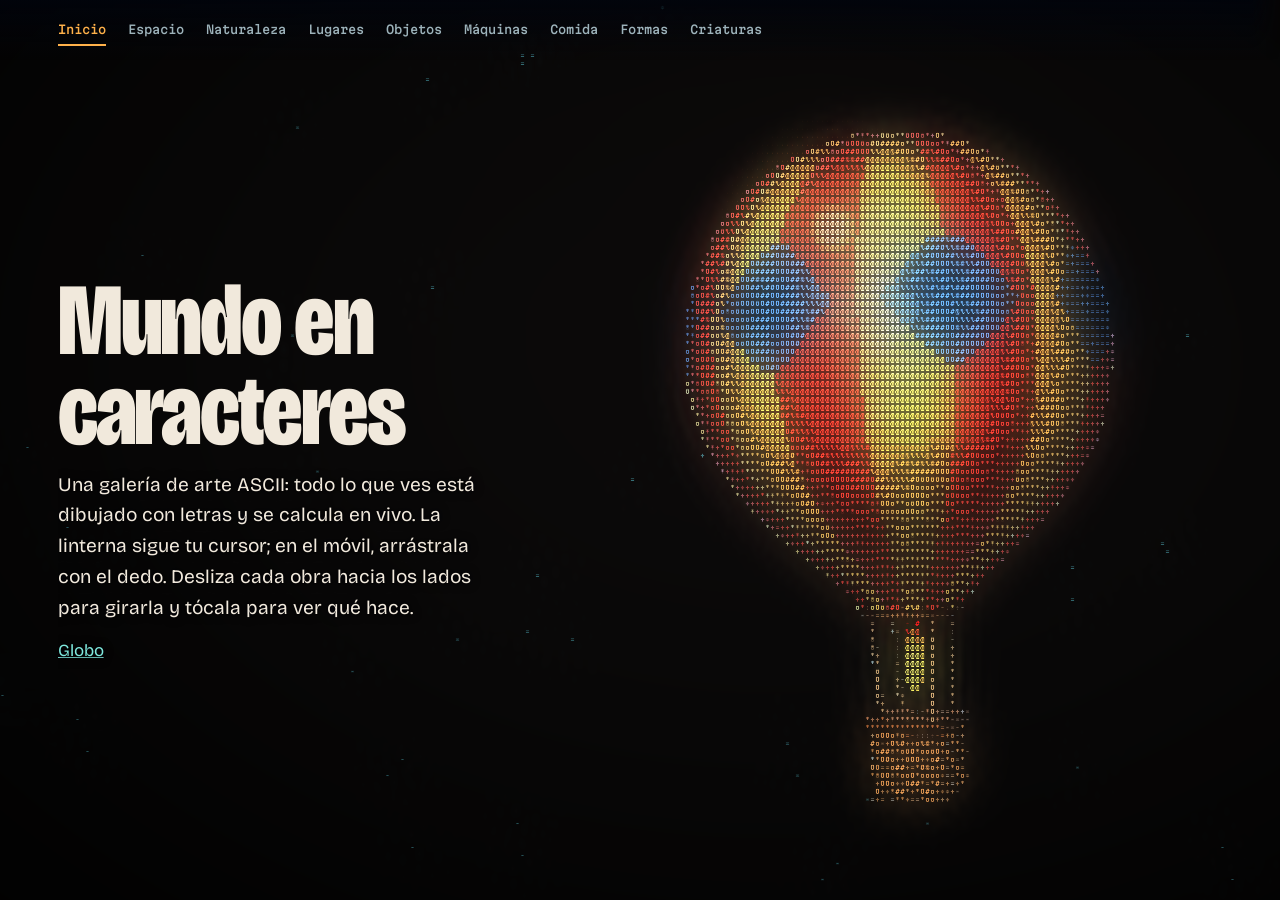
==== index.html @ af237ec8 "Agrega 31 obras con su animación Co-Authored-By: Claude Opus 5.5 <noreply@anthropic.com>" ====
<!doctype html>
<html lang="es"><head><meta charset="utf-8">
<meta name="viewport" content="width=device-width,initial-scale=1">
<title>Mundo en caracteres</title>
<meta name="description" content="Galería de arte ASCII en 3D: espacio, naturaleza, lugares, objetos, formas y criaturas dibujados con letras en vivo.">
<link rel="preconnect" href="https://fonts.googleapis.com"><link rel="preconnect" href="https://fonts.gstatic.com" crossorigin>
<link rel="stylesheet" href="https://fonts.googleapis.com/css2?family=Bricolage+Grotesque:wdth,wght@75..100,300..800&family=Martian+Mono:wght@300..600&display=swap">
<link rel="stylesheet" href="style.css?v=49"></head>
<body>
<canvas id="mar" aria-hidden="true"></canvas>
<nav id="familias" aria-label="Grupos"></nav>
<main>
<section id="inicio" class="portada activa"><div class="caja">
 <h1>Mundo en<br>caracteres</h1>
 <p class="guia">Una galería de arte ASCII: todo lo que ves está dibujado con letras y se calcula en vivo. La linterna sigue tu cursor; en el móvil, arrástrala con el dedo. Desliza cada obra hacia los lados para girarla y tócala para ver qué hace.</p>
 <p class="lat"><a id="enportada" href="#saturno">Saturno</a></p>
</div></section>
<section id="indice" class="indice"><div class="caja"></div></section>
</main>
<div id="avance" aria-hidden="true"><i></i></div><div id="cuenta" aria-hidden="true"></div><div id="espera" role="status">Dibujando…</div>
<template id="creditos"><details class="pie"><summary>Fuentes y créditos</summary><p><a href="https://en.wikipedia.org/wiki/Ouroboros">Uróboros</a>, <a href="https://en.wikipedia.org/wiki/Lernaean_Hydra">Hidra</a>, <a href="https://cts.perseids.org/read/greekLit/tlg0016/tlg001/perseus-eng2/2.73.1-2.73.3">Heródoto 2.73</a>, <a href="https://en.wikipedia.org/wiki/Kraken">Kraken</a>, <a href="https://encyclopedia.pub/entry/28705">Quetzalcóatl</a>, <a href="https://en.wikipedia.org/wiki/Aspidochelone">Aspidoquelonio</a>, <a href="https://www.jewishmuseum.cz/novinka/the-golem-of-prague-the-legend-of-rabbi-loew-s-creation">Gólem</a>, <a href="https://cob.silverchair.com/jeb/article/54/3/535/21635/Acoustic-Location-of-Prey-by-Barn-Owls-Tyto-Alba">Lechuza</a>, <a href="https://pmc.ncbi.nlm.nih.gov/articles/PMC1691047">Morfo</a>, <a href="https://phys.org/news/2010-04-cobras-hood-flares.html">Cobra</a>. Inspirado en un <a href="https://www.instagram.com/reel/DgG_1Etxyms/">reel de ethan</a> sobre arte ASCII en Python. Las obras de este sitio son originales.</p></details></template>
<script src="catalogo.js?v=49"></script><script src="criaturas.js?v=49"></script><script src="fantasia.js?v=49"></script><script src="escenas.js?v=49"></script><script src="escenas2.js?v=49"></script><script src="escenas3.js?v=49"></script><script src="gestos.js?v=49"></script><script src="main.js?v=49"></script>
</body></html>
---- style.css ----
/* Un solo lienzo fijo: el texto a la izquierda, la criatura a la derecha (arriba en móvil). */
:root{--abismo:#01040c;--panel:#06131bdd;--borde:#17323d;--hueso:#f1e9dc;--bruma:#9db3bb;--ambar:#ffb14a;--cian:#7fe8dd;
--titulo:"Bricolage Grotesque",system-ui,sans-serif;--mono:"Martian Mono",Consolas,monospace;color-scheme:dark}
*{box-sizing:border-box}
body{margin:0;background:var(--abismo);color:var(--hueso);font:400 1.06rem/1.6 var(--titulo)}
#mar{position:fixed;inset:0;width:100%;height:100%}
main{position:relative}

.caja{width:clamp(220px,33vw,450px);height:100vh;height:100dvh;display:flex;flex-direction:column;justify-content:safe center;gap:14px;padding-block:64px 24px;min-width:0}
.portada .caja{width:clamp(220px,40vw,620px)}
h1,h2{margin:0;font-stretch:75%;font-weight:800;line-height:.88;letter-spacing:-.02em;text-wrap:balance}
h1{font-size:clamp(2.6rem,min(8vw,17vh),8.4rem)}h2{font-size:clamp(2rem,min(4.6vw,10vh),4.4rem)}
p{margin:0;max-width:60ch}.guia{max-width:36ch;font-size:1.2rem}
.lat{color:var(--ambar)}.pie{font-size:.9rem;color:var(--bruma)}a{color:var(--cian)}
:focus-visible{outline:2px solid var(--ambar)}
#familias{position:fixed;inset:0 0 auto;z-index:3;display:flex;gap:4px 22px;padding:14px clamp(16px,4.5vw,88px);font:500 .74rem var(--mono);overflow-x:auto;white-space:nowrap;background:linear-gradient(#01040cdd,#01040c00)}
#familias a{color:var(--bruma);text-decoration:none;padding:4px 0;border-bottom:2px solid transparent}#familias a:hover{color:var(--hueso)}#familias a[aria-current]{color:var(--ambar);border-color:var(--ambar)}
.indice .caja{gap:0}
h3{margin:0 0 6px;font-size:1.15rem;font-stretch:75%;color:var(--ambar)}ul{margin:0;padding:0;list-style:none}li{line-height:1.75}.indice li a{color:var(--hueso);text-decoration:none}.indice li a:hover{color:var(--cian);text-decoration:underline}
.pie summary{cursor:pointer}
#familias{scrollbar-width:none}
.indice .caja{width:clamp(240px,38vw,460px)}
@media(max-width:1000px),(max-height:700px){.caja{gap:10px}section p{font-size:.95rem;line-height:1.5}.guia{font-size:1.02rem}.indice li{font-size:.84rem;line-height:1.42}}
@media(max-aspect-ratio:1/1){.caja,.portada .caja,.indice .caja{width:100%;justify-content:safe flex-end}h1{font-size:clamp(2.8rem,13vw,6rem)}section p,.indice li,h3{text-shadow:0 0 8px var(--abismo),0 0 8px var(--abismo)}}
section p,h2{text-shadow:0 0 10px var(--abismo),0 0 4px var(--abismo)}
.indice details{border-top:1px solid var(--borde)}.indice details:last-child{border-bottom:1px solid var(--borde)}
.indice summary{display:flex;justify-content:space-between;align-items:baseline;padding:9px 2px;cursor:pointer;list-style:none;font-stretch:75%;font-weight:800;font-size:clamp(1.3rem,min(2.4vw,5vh),2.1rem);line-height:1.1}
.indice summary::-webkit-details-marker{display:none}.indice summary span{font:500 .8rem var(--mono);color:var(--bruma)}.indice summary:hover,.indice details[open] summary{color:var(--ambar)}
.indice ul{columns:2;column-gap:18px;padding:0 2px 12px}.indice li{break-inside:avoid}
:root{--margen:clamp(16px,4.5vw,88px)}
.caja{position:fixed;top:0;left:var(--margen);overflow-y:auto;overscroll-behavior:contain;touch-action:none;scrollbar-width:none;opacity:0;pointer-events:none;transform:translateY(14px);filter:blur(5px);transition:opacity .14s ease-in,transform .14s ease-in,filter .14s ease-in}
.activa>.caja{opacity:1;pointer-events:auto;transform:none;filter:none;transition:opacity .3s ease-out .13s,transform .3s ease-out .13s,filter .3s ease-out .13s}
@media(max-aspect-ratio:1/1){.caja,.portada .caja,.indice .caja{width:calc(100% - 2*var(--margen))}}
@media(prefers-reduced-motion:reduce){.caja,.activa>.caja{transform:none;filter:none;transition:none}}
.agarrable{cursor:grab}.girando,.girando *{cursor:grabbing!important;user-select:none;-webkit-user-select:none}
html,body{height:100%;overflow:hidden;overscroll-behavior:none;touch-action:pinch-zoom;-webkit-tap-highlight-color:transparent}
.caja.desborda{touch-action:pan-y}
#familias{touch-action:pan-x;overscroll-behavior:contain;-webkit-mask-image:linear-gradient(90deg,#000 calc(100% - 28px),#0000);mask-image:linear-gradient(90deg,#000 calc(100% - 28px),#0000)}
#familias a{padding:8px 0}
#avance{position:fixed;z-index:2;right:0;top:0;bottom:0;width:3px;background:#ffffff12;pointer-events:none}#avance i{display:block;height:100%;background:var(--ambar);transform-origin:top;transform:scaleY(0);transition:transform .3s ease-out}
#cuenta{position:fixed;z-index:2;right:16px;bottom:14px;font:500 .72rem var(--mono);color:var(--bruma);pointer-events:none;font-variant-numeric:tabular-nums}
#espera{position:fixed;transform:translate(-50%,-50%);font:500 .85rem var(--mono);color:var(--bruma);opacity:0;pointer-events:none;transition:opacity .2s}.cargando #espera{opacity:1;animation:late 1s ease-in-out infinite alternate}@keyframes late{to{opacity:.35}}
@media(pointer:coarse){#familias{padding-block:6px;gap:0 8px;font-size:.82rem}#familias a{padding:13px 8px}.indice summary{padding:12px 2px}.indice li a{display:block;padding:5px 0}.lat a,.pie summary{display:inline-block;padding:6px 0}}
@media(max-aspect-ratio:1/1){#cuenta{bottom:auto;top:58px}}
@media(prefers-reduced-motion:reduce){#avance i{transition:none}.cargando #espera{animation:none}}
#avance,#cuenta{opacity:0;transition:opacity .5s ease}.pasando #avance,.pasando #cuenta{opacity:1;transition-duration:.12s}
.compartir{align-self:flex-start;font:500 .76rem var(--mono);color:var(--bruma);background:none;border:1px solid var(--borde);padding:7px 12px;cursor:pointer;overflow-wrap:anywhere;text-align:left}.compartir:hover{color:var(--hueso);border-color:var(--cian)}
@media(pointer:coarse){.compartir{padding:11px 16px}}
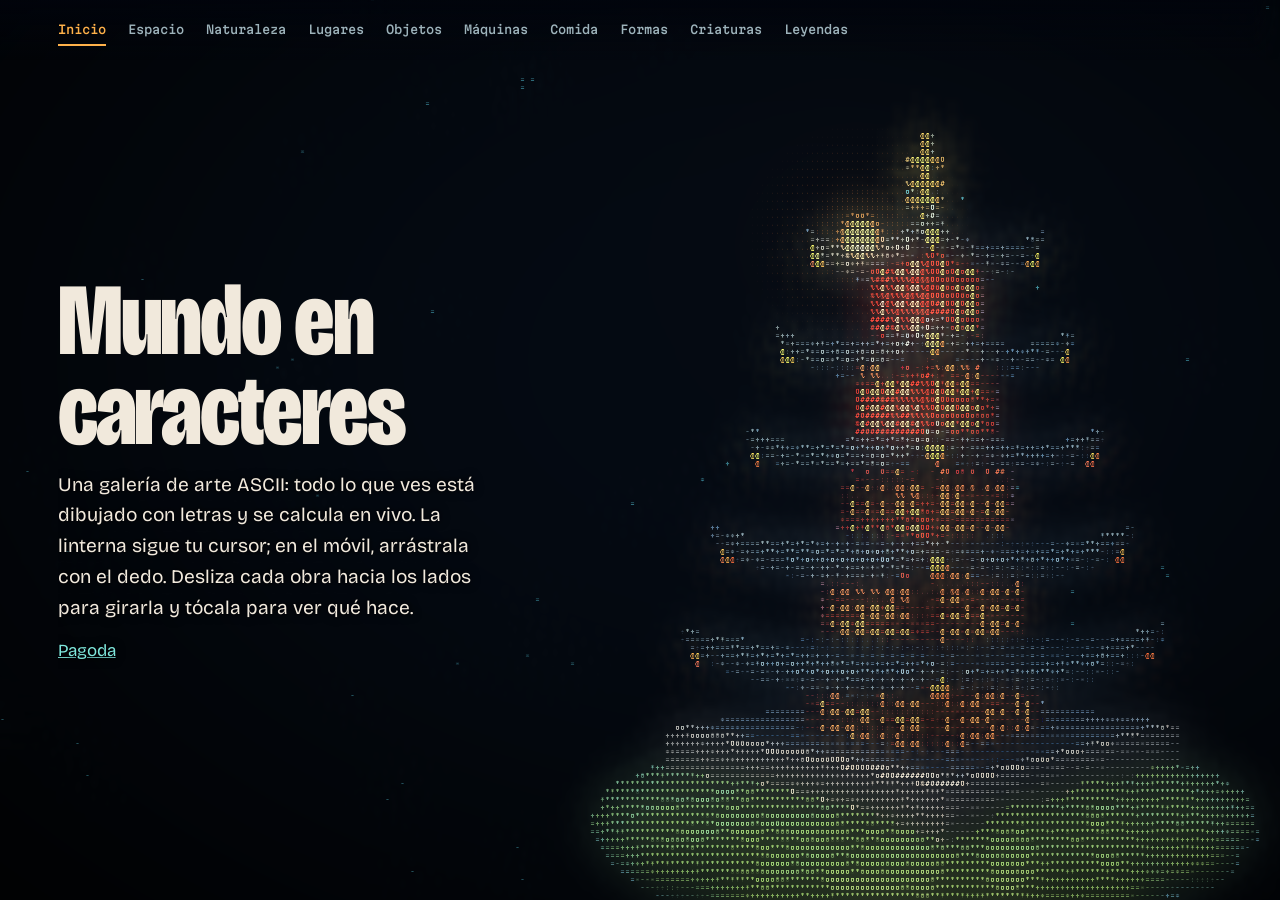
==== commit 2b427705: "Agrega el grupo Leyendas con diez personajes Co-Authored-By: Claude Opus 5.5 <noreply@anthropic.com>" ====
--- a/index.html
+++ b/index.html
@@ -5,7 +5,7 @@
 <meta name="description" content="Galería de arte ASCII en 3D: espacio, naturaleza, lugares, objetos, formas y criaturas dibujados con letras en vivo.">
 <link rel="preconnect" href="https://fonts.googleapis.com"><link rel="preconnect" href="https://fonts.gstatic.com" crossorigin>
 <link rel="stylesheet" href="https://fonts.googleapis.com/css2?family=Bricolage+Grotesque:wdth,wght@75..100,300..800&family=Martian+Mono:wght@300..600&display=swap">
-<link rel="stylesheet" href="style.css?v=49"></head>
+<link rel="stylesheet" href="style.css?v=51"></head>
 <body>
 <canvas id="mar" aria-hidden="true"></canvas>
 <nav id="familias" aria-label="Grupos"></nav>
@@ -19,5 +19,5 @@
 </main>
 <div id="avance" aria-hidden="true"><i></i></div><div id="cuenta" aria-hidden="true"></div><div id="espera" role="status">Dibujando…</div>
 <template id="creditos"><details class="pie"><summary>Fuentes y créditos</summary><p><a href="https://en.wikipedia.org/wiki/Ouroboros">Uróboros</a>, <a href="https://en.wikipedia.org/wiki/Lernaean_Hydra">Hidra</a>, <a href="https://cts.perseids.org/read/greekLit/tlg0016/tlg001/perseus-eng2/2.73.1-2.73.3">Heródoto 2.73</a>, <a href="https://en.wikipedia.org/wiki/Kraken">Kraken</a>, <a href="https://encyclopedia.pub/entry/28705">Quetzalcóatl</a>, <a href="https://en.wikipedia.org/wiki/Aspidochelone">Aspidoquelonio</a>, <a href="https://www.jewishmuseum.cz/novinka/the-golem-of-prague-the-legend-of-rabbi-loew-s-creation">Gólem</a>, <a href="https://cob.silverchair.com/jeb/article/54/3/535/21635/Acoustic-Location-of-Prey-by-Barn-Owls-Tyto-Alba">Lechuza</a>, <a href="https://pmc.ncbi.nlm.nih.gov/articles/PMC1691047">Morfo</a>, <a href="https://phys.org/news/2010-04-cobras-hood-flares.html">Cobra</a>. Inspirado en un <a href="https://www.instagram.com/reel/DgG_1Etxyms/">reel de ethan</a> sobre arte ASCII en Python. Las obras de este sitio son originales.</p></details></template>
-<script src="catalogo.js?v=49"></script><script src="criaturas.js?v=49"></script><script src="fantasia.js?v=49"></script><script src="escenas.js?v=49"></script><script src="escenas2.js?v=49"></script><script src="escenas3.js?v=49"></script><script src="gestos.js?v=49"></script><script src="main.js?v=49"></script>
+<script src="catalogo.js?v=51"></script><script src="criaturas.js?v=51"></script><script src="fantasia.js?v=51"></script><script src="escenas.js?v=51"></script><script src="escenas2.js?v=51"></script><script src="escenas3.js?v=51"></script><script src="leyendas.js?v=51"></script><script src="gestos.js?v=51"></script><script src="main.js?v=51"></script>
 </body></html>
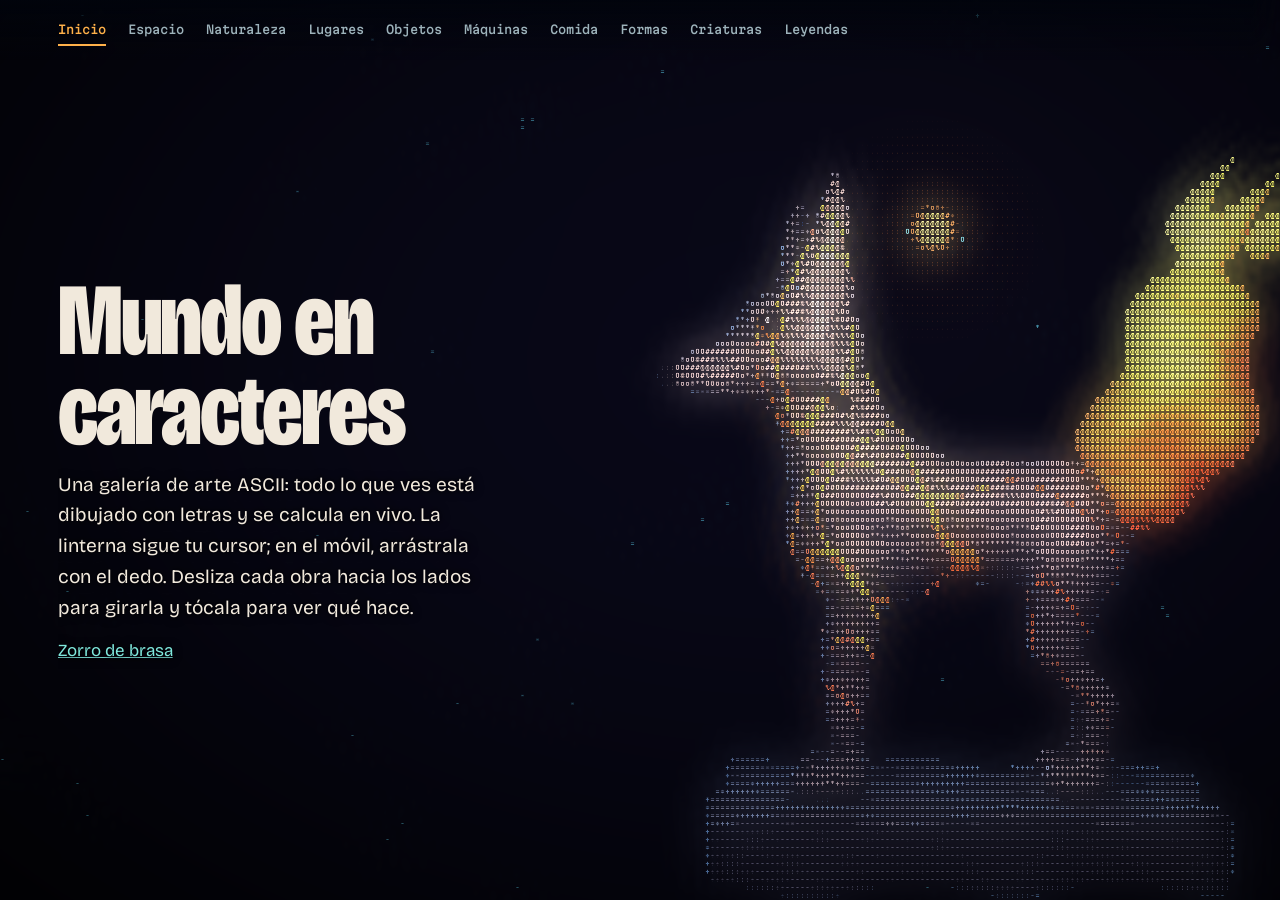
==== commit 6b99e83e: "Centra el menú cuando carga la tipografía Co-Authored-By: Claude Opus 5.5 <noreply@anthropic.com>" ====
--- a/index.html
+++ b/index.html
@@ -5,7 +5,7 @@
 <meta name="description" content="Galería de arte ASCII en 3D: espacio, naturaleza, lugares, objetos, formas y criaturas dibujados con letras en vivo.">
 <link rel="preconnect" href="https://fonts.googleapis.com"><link rel="preconnect" href="https://fonts.gstatic.com" crossorigin>
 <link rel="stylesheet" href="https://fonts.googleapis.com/css2?family=Bricolage+Grotesque:wdth,wght@75..100,300..800&family=Martian+Mono:wght@300..600&display=swap">
-<link rel="stylesheet" href="style.css?v=51"></head>
+<link rel="stylesheet" href="style.css?v=52"></head>
 <body>
 <canvas id="mar" aria-hidden="true"></canvas>
 <nav id="familias" aria-label="Grupos"></nav>
@@ -19,5 +19,5 @@
 </main>
 <div id="avance" aria-hidden="true"><i></i></div><div id="cuenta" aria-hidden="true"></div><div id="espera" role="status">Dibujando…</div>
 <template id="creditos"><details class="pie"><summary>Fuentes y créditos</summary><p><a href="https://en.wikipedia.org/wiki/Ouroboros">Uróboros</a>, <a href="https://en.wikipedia.org/wiki/Lernaean_Hydra">Hidra</a>, <a href="https://cts.perseids.org/read/greekLit/tlg0016/tlg001/perseus-eng2/2.73.1-2.73.3">Heródoto 2.73</a>, <a href="https://en.wikipedia.org/wiki/Kraken">Kraken</a>, <a href="https://encyclopedia.pub/entry/28705">Quetzalcóatl</a>, <a href="https://en.wikipedia.org/wiki/Aspidochelone">Aspidoquelonio</a>, <a href="https://www.jewishmuseum.cz/novinka/the-golem-of-prague-the-legend-of-rabbi-loew-s-creation">Gólem</a>, <a href="https://cob.silverchair.com/jeb/article/54/3/535/21635/Acoustic-Location-of-Prey-by-Barn-Owls-Tyto-Alba">Lechuza</a>, <a href="https://pmc.ncbi.nlm.nih.gov/articles/PMC1691047">Morfo</a>, <a href="https://phys.org/news/2010-04-cobras-hood-flares.html">Cobra</a>. Inspirado en un <a href="https://www.instagram.com/reel/DgG_1Etxyms/">reel de ethan</a> sobre arte ASCII en Python. Las obras de este sitio son originales.</p></details></template>
-<script src="catalogo.js?v=51"></script><script src="criaturas.js?v=51"></script><script src="fantasia.js?v=51"></script><script src="escenas.js?v=51"></script><script src="escenas2.js?v=51"></script><script src="escenas3.js?v=51"></script><script src="leyendas.js?v=51"></script><script src="gestos.js?v=51"></script><script src="main.js?v=51"></script>
+<script src="catalogo.js?v=52"></script><script src="criaturas.js?v=52"></script><script src="fantasia.js?v=52"></script><script src="escenas.js?v=52"></script><script src="escenas2.js?v=52"></script><script src="escenas3.js?v=52"></script><script src="leyendas.js?v=52"></script><script src="gestos.js?v=52"></script><script src="main.js?v=52"></script>
 </body></html>
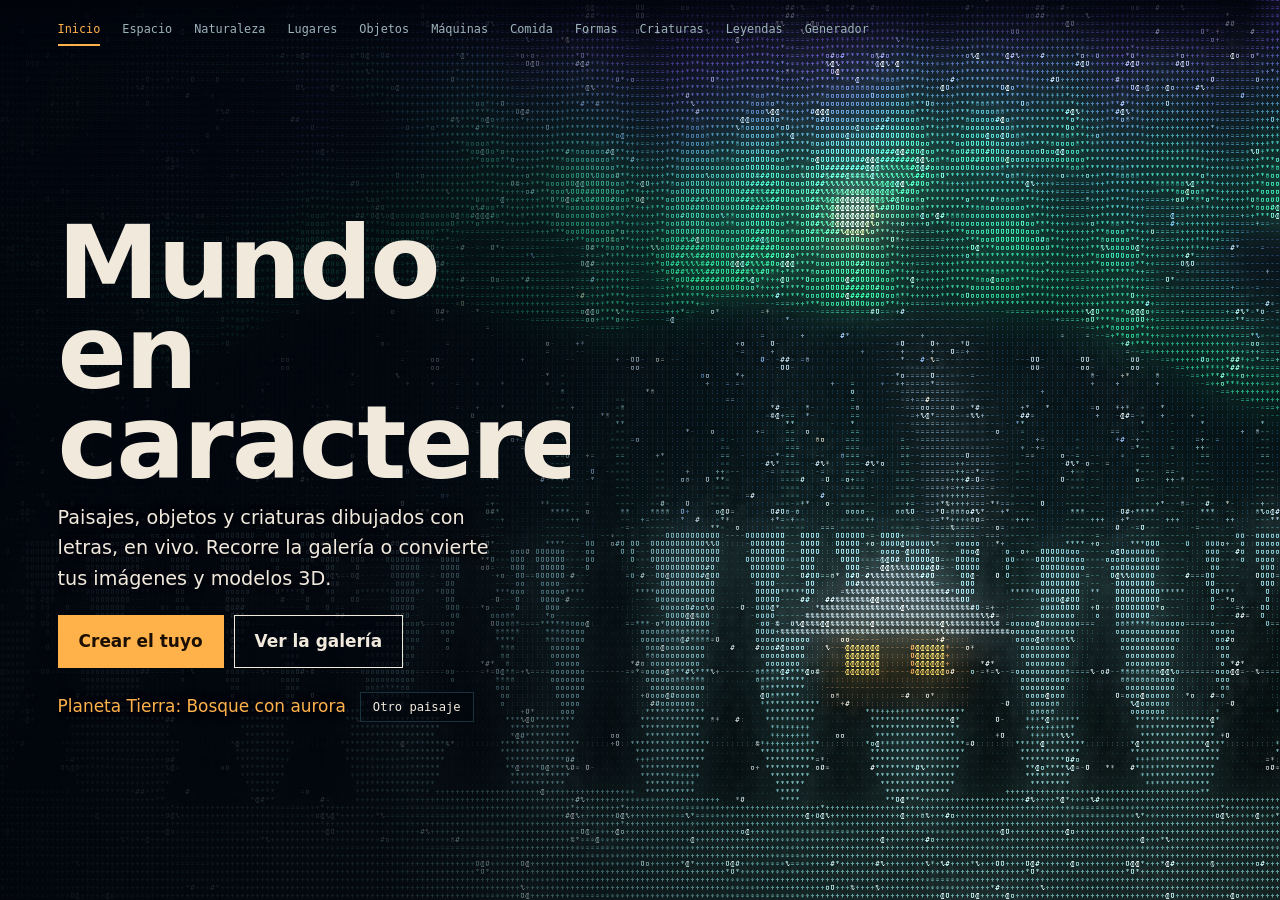
==== commit 97b05ecb: "Agrega la pantalla de inicio con paisajes y el generador ASCII Co-Authored-By: Claude Opus 5.5 <nore" ====
--- a/index.html
+++ b/index.html
@@ -1,23 +1,26 @@
 <!doctype html>
 <html lang="es"><head><meta charset="utf-8">
+<meta http-equiv="Content-Security-Policy" content="default-src 'self'; script-src 'self'; style-src 'self' 'unsafe-inline' https://fonts.googleapis.com; font-src https://fonts.gstatic.com; img-src 'self' data: blob:; connect-src 'self'; object-src 'none'; base-uri 'none'; form-action 'none'">
 <meta name="viewport" content="width=device-width,initial-scale=1">
 <title>Mundo en caracteres</title>
-<meta name="description" content="Galería de arte ASCII en 3D: espacio, naturaleza, lugares, objetos, formas y criaturas dibujados con letras en vivo.">
+<meta name="description" content="Galería y generador de arte ASCII: paisajes, objetos y criaturas dibujados con letras en vivo, y una herramienta para convertir tus imágenes y modelos 3D.">
 <link rel="preconnect" href="https://fonts.googleapis.com"><link rel="preconnect" href="https://fonts.gstatic.com" crossorigin>
 <link rel="stylesheet" href="https://fonts.googleapis.com/css2?family=Bricolage+Grotesque:wdth,wght@75..100,300..800&family=Martian+Mono:wght@300..600&display=swap">
-<link rel="stylesheet" href="style.css?v=52"></head>
+<link rel="stylesheet" href="style.css?v=54"></head>
 <body>
 <canvas id="mar" aria-hidden="true"></canvas>
+<div id="velo" aria-hidden="true"></div>
 <nav id="familias" aria-label="Grupos"></nav>
 <main>
 <section id="inicio" class="portada activa"><div class="caja">
  <h1>Mundo en<br>caracteres</h1>
- <p class="guia">Una galería de arte ASCII: todo lo que ves está dibujado con letras y se calcula en vivo. La linterna sigue tu cursor; en el móvil, arrástrala con el dedo. Desliza cada obra hacia los lados para girarla y tócala para ver qué hace.</p>
- <p class="lat"><a id="enportada" href="#saturno">Saturno</a></p>
+ <p class="guia">Paisajes, objetos y criaturas dibujados con letras, en vivo. Recorre la galería o convierte tus imágenes y modelos 3D.</p>
+ <p class="botones"><a class="boton lleno" href="generador.html">Crear el tuyo</a><a class="boton" href="#indice">Ver la galería</a></p>
+ <p class="lat donde"><span id="enportada"></span><button type="button" id="otro">Otro paisaje</button></p>
 </div></section>
 <section id="indice" class="indice"><div class="caja"></div></section>
 </main>
 <div id="avance" aria-hidden="true"><i></i></div><div id="cuenta" aria-hidden="true"></div><div id="espera" role="status">Dibujando…</div>
 <template id="creditos"><details class="pie"><summary>Fuentes y créditos</summary><p><a href="https://en.wikipedia.org/wiki/Ouroboros">Uróboros</a>, <a href="https://en.wikipedia.org/wiki/Lernaean_Hydra">Hidra</a>, <a href="https://cts.perseids.org/read/greekLit/tlg0016/tlg001/perseus-eng2/2.73.1-2.73.3">Heródoto 2.73</a>, <a href="https://en.wikipedia.org/wiki/Kraken">Kraken</a>, <a href="https://encyclopedia.pub/entry/28705">Quetzalcóatl</a>, <a href="https://en.wikipedia.org/wiki/Aspidochelone">Aspidoquelonio</a>, <a href="https://www.jewishmuseum.cz/novinka/the-golem-of-prague-the-legend-of-rabbi-loew-s-creation">Gólem</a>, <a href="https://cob.silverchair.com/jeb/article/54/3/535/21635/Acoustic-Location-of-Prey-by-Barn-Owls-Tyto-Alba">Lechuza</a>, <a href="https://pmc.ncbi.nlm.nih.gov/articles/PMC1691047">Morfo</a>, <a href="https://phys.org/news/2010-04-cobras-hood-flares.html">Cobra</a>. Inspirado en un <a href="https://www.instagram.com/reel/DgG_1Etxyms/">reel de ethan</a> sobre arte ASCII en Python. Las obras de este sitio son originales.</p></details></template>
-<script src="catalogo.js?v=52"></script><script src="criaturas.js?v=52"></script><script src="fantasia.js?v=52"></script><script src="escenas.js?v=52"></script><script src="escenas2.js?v=52"></script><script src="escenas3.js?v=52"></script><script src="leyendas.js?v=52"></script><script src="gestos.js?v=52"></script><script src="main.js?v=52"></script>
+<script src="catalogo.js?v=54"></script><script src="criaturas.js?v=54"></script><script src="fantasia.js?v=54"></script><script src="escenas.js?v=54"></script><script src="escenas2.js?v=54"></script><script src="escenas3.js?v=54"></script><script src="leyendas.js?v=54"></script><script src="gestos.js?v=54"></script><script src="paisajes.js?v=54"></script><script src="main.js?v=54"></script>
 </body></html>
--- a/style.css
+++ b/style.css
@@ -22,7 +22,7 @@
 .indice .caja{width:clamp(240px,38vw,460px)}
 @media(max-width:1000px),(max-height:700px){.caja{gap:10px}section p{font-size:.95rem;line-height:1.5}.guia{font-size:1.02rem}.indice li{font-size:.84rem;line-height:1.42}}
 @media(max-aspect-ratio:1/1){.caja,.portada .caja,.indice .caja{width:100%;justify-content:safe flex-end}h1{font-size:clamp(2.8rem,13vw,6rem)}section p,.indice li,h3{text-shadow:0 0 8px var(--abismo),0 0 8px var(--abismo)}}
-section p,h2{text-shadow:0 0 10px var(--abismo),0 0 4px var(--abismo)}
+.boton{text-shadow:none}section p,h2{text-shadow:0 0 10px var(--abismo),0 0 4px var(--abismo)}section .boton.lleno{text-shadow:none}
 .indice details{border-top:1px solid var(--borde)}.indice details:last-child{border-bottom:1px solid var(--borde)}
 .indice summary{display:flex;justify-content:space-between;align-items:baseline;padding:9px 2px;cursor:pointer;list-style:none;font-stretch:75%;font-weight:800;font-size:clamp(1.3rem,min(2.4vw,5vh),2.1rem);line-height:1.1}
 .indice summary::-webkit-details-marker{display:none}.indice summary span{font:500 .8rem var(--mono);color:var(--bruma)}.indice summary:hover,.indice details[open] summary{color:var(--ambar)}
@@ -46,3 +46,8 @@
 #avance,#cuenta{opacity:0;transition:opacity .5s ease}.pasando #avance,.pasando #cuenta{opacity:1;transition-duration:.12s}
 .compartir{align-self:flex-start;font:500 .76rem var(--mono);color:var(--bruma);background:none;border:1px solid var(--borde);padding:7px 12px;cursor:pointer;overflow-wrap:anywhere;text-align:left}.compartir:hover{color:var(--hueso);border-color:var(--cian)}
 @media(pointer:coarse){.compartir{padding:11px 16px}}
+#velo{position:fixed;inset:0;pointer-events:none;opacity:0;transition:opacity .4s;background:linear-gradient(90deg,#01040cf2 0,#01040cd0 30%,#01040c00 62%)}.en-inicio #velo{opacity:1}
+.botones{display:flex;flex-wrap:wrap;gap:10px;margin-top:6px}.boton{display:inline-block;padding:12px 20px;border:1px solid var(--hueso);color:var(--hueso);text-decoration:none;font-weight:600;background:#01040c88}.boton:hover{border-color:var(--ambar);color:var(--ambar)}.boton.lleno{background:var(--ambar);border-color:var(--ambar);color:#1a0f02}.boton.lleno:hover{background:var(--hueso);border-color:var(--hueso);color:#1a0f02}
+.donde{display:flex;flex-wrap:wrap;align-items:center;gap:8px 14px;margin-top:10px}.donde button{font:500 .76rem var(--mono);color:var(--hueso);background:#01040c88;border:1px solid var(--borde);padding:7px 12px;cursor:pointer}.donde button:hover{border-color:var(--cian)}
+@media(max-aspect-ratio:1/1){#velo{background:linear-gradient(0deg,#01040cf5 0,#01040cd8 42%,#01040c00 72%)}}
+@media(pointer:coarse){.donde button{padding:11px 16px}}
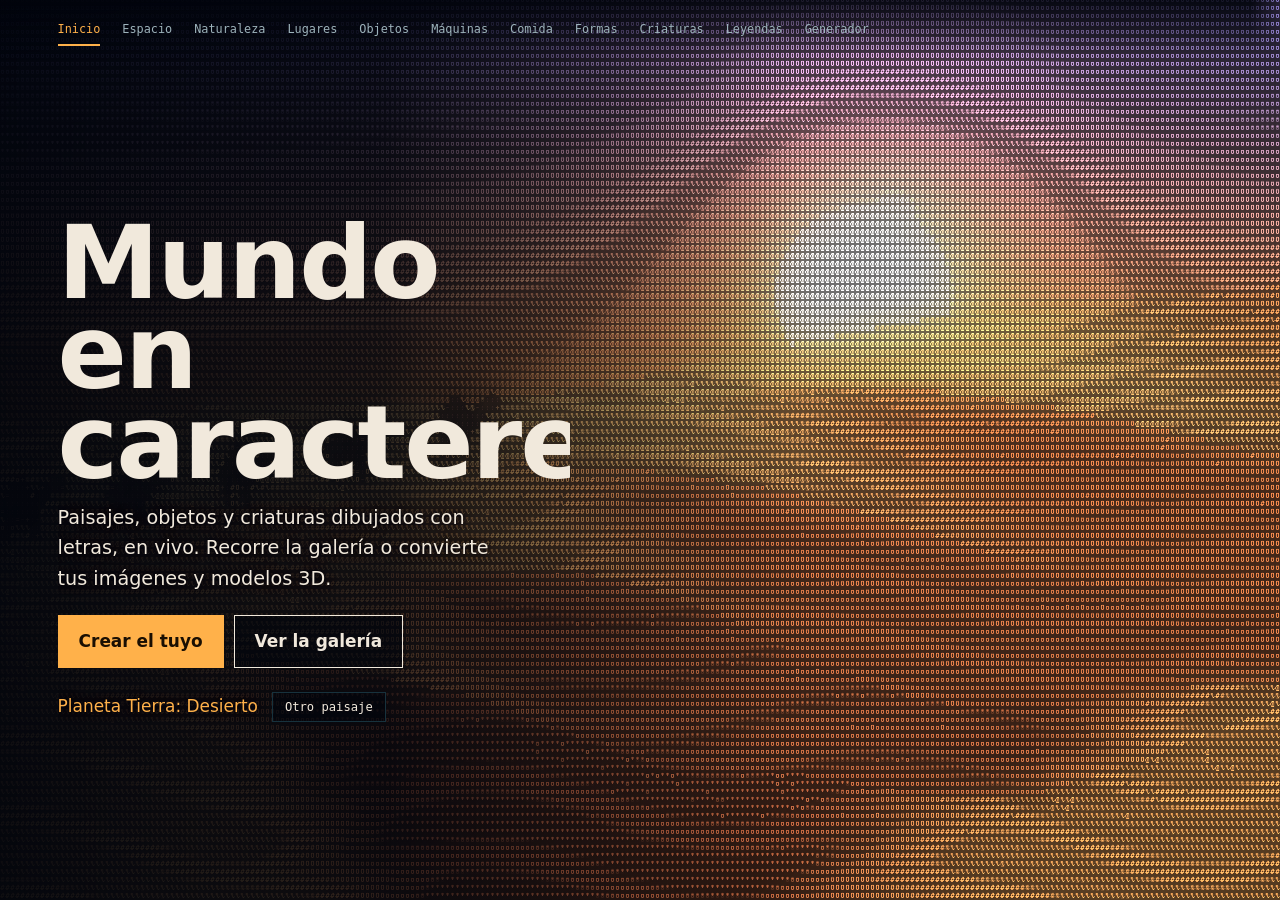
==== commit 24d68458: "Agrega el icono, la goma y mejora el recorte de figuras Co-Authored-By: Claude Opus 5.5 <noreply@ant" ====
--- a/index.html
+++ b/index.html
@@ -3,6 +3,7 @@
 <meta http-equiv="Content-Security-Policy" content="default-src 'self'; script-src 'self'; style-src 'self' 'unsafe-inline' https://fonts.googleapis.com; font-src https://fonts.gstatic.com; img-src 'self' data: blob:; connect-src 'self'; object-src 'none'; base-uri 'none'; form-action 'none'">
 <meta name="viewport" content="width=device-width,initial-scale=1">
 <title>Mundo en caracteres</title>
+<link rel="icon" href="icono.svg" type="image/svg+xml"><link rel="icon" href="icono-32.png" sizes="32x32" type="image/png"><link rel="apple-touch-icon" href="icono-180.png"><meta name="theme-color" content="#01040c">
 <meta name="description" content="Galería y generador de arte ASCII: paisajes, objetos y criaturas dibujados con letras en vivo, y una herramienta para convertir tus imágenes y modelos 3D.">
 <link rel="preconnect" href="https://fonts.googleapis.com"><link rel="preconnect" href="https://fonts.gstatic.com" crossorigin>
 <link rel="stylesheet" href="https://fonts.googleapis.com/css2?family=Bricolage+Grotesque:wdth,wght@75..100,300..800&family=Martian+Mono:wght@300..600&display=swap">
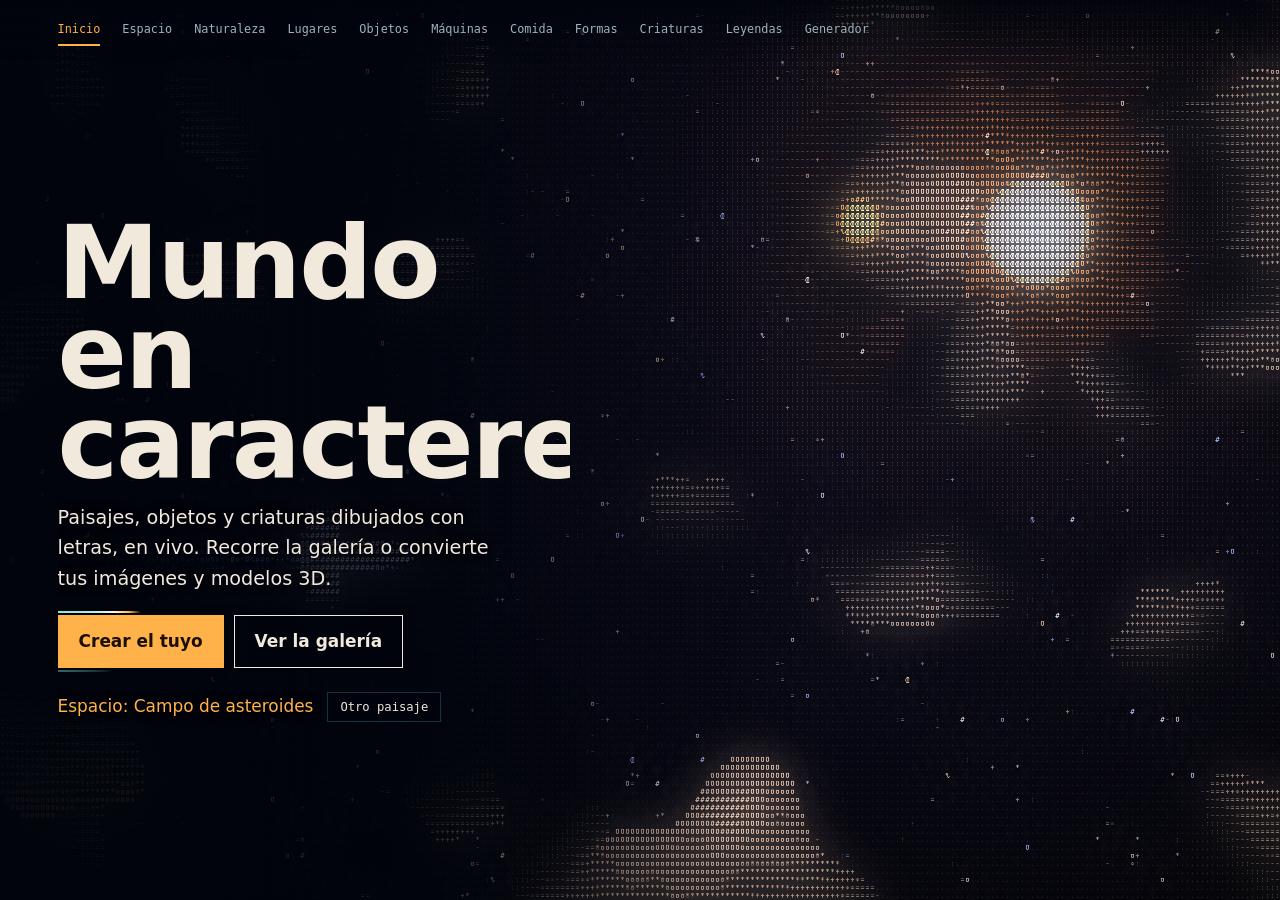
==== commit 60681f6f: "Agrega animaciones adaptadas de React Bits y mejora la fluidez Co-Authored-By: Claude Opus 5.5 <nore" ====
--- a/index.html
+++ b/index.html
@@ -5,9 +5,9 @@
 <title>Mundo en caracteres</title>
 <link rel="icon" href="icono.svg" type="image/svg+xml"><link rel="icon" href="icono-32.png" sizes="32x32" type="image/png"><link rel="apple-touch-icon" href="icono-180.png"><meta name="theme-color" content="#01040c">
 <meta name="description" content="Galería y generador de arte ASCII: paisajes, objetos y criaturas dibujados con letras en vivo, y una herramienta para convertir tus imágenes y modelos 3D.">
-<link rel="preconnect" href="https://fonts.googleapis.com"><link rel="preconnect" href="https://fonts.gstatic.com" crossorigin>
+<link rel="prefetch" href="generador.html"><link rel="preconnect" href="https://fonts.googleapis.com"><link rel="preconnect" href="https://fonts.gstatic.com" crossorigin>
 <link rel="stylesheet" href="https://fonts.googleapis.com/css2?family=Bricolage+Grotesque:wdth,wght@75..100,300..800&family=Martian+Mono:wght@300..600&display=swap">
-<link rel="stylesheet" href="style.css?v=54"></head>
+<link rel="stylesheet" href="style.css?v=57"><link rel="stylesheet" href="animaciones.css?v=3"></head>
 <body>
 <canvas id="mar" aria-hidden="true"></canvas>
 <div id="velo" aria-hidden="true"></div>
@@ -22,6 +22,6 @@
 <section id="indice" class="indice"><div class="caja"></div></section>
 </main>
 <div id="avance" aria-hidden="true"><i></i></div><div id="cuenta" aria-hidden="true"></div><div id="espera" role="status">Dibujando…</div>
-<template id="creditos"><details class="pie"><summary>Fuentes y créditos</summary><p><a href="https://en.wikipedia.org/wiki/Ouroboros">Uróboros</a>, <a href="https://en.wikipedia.org/wiki/Lernaean_Hydra">Hidra</a>, <a href="https://cts.perseids.org/read/greekLit/tlg0016/tlg001/perseus-eng2/2.73.1-2.73.3">Heródoto 2.73</a>, <a href="https://en.wikipedia.org/wiki/Kraken">Kraken</a>, <a href="https://encyclopedia.pub/entry/28705">Quetzalcóatl</a>, <a href="https://en.wikipedia.org/wiki/Aspidochelone">Aspidoquelonio</a>, <a href="https://www.jewishmuseum.cz/novinka/the-golem-of-prague-the-legend-of-rabbi-loew-s-creation">Gólem</a>, <a href="https://cob.silverchair.com/jeb/article/54/3/535/21635/Acoustic-Location-of-Prey-by-Barn-Owls-Tyto-Alba">Lechuza</a>, <a href="https://pmc.ncbi.nlm.nih.gov/articles/PMC1691047">Morfo</a>, <a href="https://phys.org/news/2010-04-cobras-hood-flares.html">Cobra</a>. Inspirado en un <a href="https://www.instagram.com/reel/DgG_1Etxyms/">reel de ethan</a> sobre arte ASCII en Python. Las obras de este sitio son originales.</p></details></template>
-<script src="catalogo.js?v=54"></script><script src="criaturas.js?v=54"></script><script src="fantasia.js?v=54"></script><script src="escenas.js?v=54"></script><script src="escenas2.js?v=54"></script><script src="escenas3.js?v=54"></script><script src="leyendas.js?v=54"></script><script src="gestos.js?v=54"></script><script src="paisajes.js?v=54"></script><script src="main.js?v=54"></script>
+<template id="creditos"><details class="pie"><summary>Fuentes y créditos</summary><p>Animaciones de la interfaz adaptadas de <a href="https://reactbits.dev">React Bits</a>. <a href="https://en.wikipedia.org/wiki/Ouroboros">Uróboros</a>, <a href="https://en.wikipedia.org/wiki/Lernaean_Hydra">Hidra</a>, <a href="https://cts.perseids.org/read/greekLit/tlg0016/tlg001/perseus-eng2/2.73.1-2.73.3">Heródoto 2.73</a>, <a href="https://en.wikipedia.org/wiki/Kraken">Kraken</a>, <a href="https://encyclopedia.pub/entry/28705">Quetzalcóatl</a>, <a href="https://en.wikipedia.org/wiki/Aspidochelone">Aspidoquelonio</a>, <a href="https://www.jewishmuseum.cz/novinka/the-golem-of-prague-the-legend-of-rabbi-loew-s-creation">Gólem</a>, <a href="https://cob.silverchair.com/jeb/article/54/3/535/21635/Acoustic-Location-of-Prey-by-Barn-Owls-Tyto-Alba">Lechuza</a>, <a href="https://pmc.ncbi.nlm.nih.gov/articles/PMC1691047">Morfo</a>, <a href="https://phys.org/news/2010-04-cobras-hood-flares.html">Cobra</a>. Inspirado en un <a href="https://www.instagram.com/reel/DgG_1Etxyms/">reel de ethan</a> sobre arte ASCII en Python. Las obras de este sitio son originales.</p></details></template>
+<script src="catalogo.js?v=57"></script><script src="criaturas.js?v=57"></script><script src="fantasia.js?v=57"></script><script src="escenas.js?v=57"></script><script src="escenas2.js?v=57"></script><script src="escenas3.js?v=57"></script><script src="leyendas.js?v=57"></script><script src="gestos.js?v=57"></script><script src="paisajes.js?v=57"></script><script src="animaciones.js?v=3"></script><script src="main.js?v=57"></script>
 </body></html>
--- a/animaciones.css
+++ b/animaciones.css
@@ -0,0 +1,21 @@
+/* Animaciones adaptadas de React Bits (reactbits.dev). Ver LICENCIA-REACT-BITS.txt */
+.an-pal{display:inline-block;white-space:nowrap}.an-cel{position:relative;display:inline-block}.an-fan{visibility:hidden}.an-fan.ya{visibility:visible}.an-gli{position:absolute;top:0;left:50%;transform:translateX(-50%);color:var(--ambar);opacity:.75}
+.an-chispas{position:fixed;inset:0;width:100%;height:100%;pointer-events:none;z-index:30}
+.an-letras{position:absolute;inset:0;width:100%;height:100%;pointer-events:none;opacity:.38;-webkit-mask-image:radial-gradient(ellipse at center,#000 25%,#0000 78%);mask-image:radial-gradient(ellipse at center,#000 25%,#0000 78%)}
+#escena>.an-letras{z-index:1;opacity:.5}#dVista{position:relative}#dVista .an-letras{opacity:.55;mix-blend-mode:screen;-webkit-mask-image:none;mask-image:none}
+.boton,#elegir{transition:translate .25s cubic-bezier(.22,1,.36,1),background-color .15s,border-color .15s,color .15s}
+/* StarBorder: una luz recorre el borde del botón principal */
+@property --an-ang{syntax:"<angle>";inherits:false;initial-value:0deg}
+.boton.lleno,#elegir,#dGuardar.lleno{position:relative}
+.boton.lleno::before,#elegir::before,#dGuardar.lleno::before{content:"";position:absolute;inset:-5px;padding:2px;pointer-events:none;background:conic-gradient(from var(--an-ang),#0000 0 62%,#7fe8dd 80%,#fff6e6 88%,#ffb14a 94%,#0000);-webkit-mask:linear-gradient(#000 0 0) content-box,linear-gradient(#000 0 0);-webkit-mask-composite:xor;mask:linear-gradient(#000 0 0) content-box exclude,linear-gradient(#000 0 0);animation:an-gira 4.5s linear infinite}
+@keyframes an-gira{to{--an-ang:360deg}}
+/* SpotlightCard */
+@media(hover:hover) and (pointer:fine){
+.carta:hover,.color:hover,[data-baja]:hover,.compartir:hover,.donde button:hover,.chips button:hover,.dos button:hover{background-image:radial-gradient(130px circle at var(--mx,50%) var(--my,50%),#ffb14a3d,#0000 72%)}
+#lista .ver{position:relative;overflow:hidden}#lista .ver::after{content:"";position:absolute;inset:0;opacity:0;transition:opacity .2s;background:radial-gradient(150px circle at var(--mx,50%) var(--my,50%),#ffffff3d,#0000 70%)}#lista .ver:hover::after{opacity:1}}
+@media(prefers-reduced-motion:reduce){.boton.lleno::before,#elegir::before,#dGuardar.lleno::before{animation:none;display:none}.boton,#elegir{transition:none}}
+/* paso fluido entre la galería y el generador */
+@media(prefers-reduced-motion:no-preference){@view-transition{navigation:auto}
+::view-transition-old(root){animation:an-sale .22s ease-in both}::view-transition-new(root){animation:an-llega .34s cubic-bezier(.22,1,.36,1) both}}
+@keyframes an-sale{to{opacity:0;transform:scale(.985)}}@keyframes an-llega{from{opacity:0;transform:translateY(14px)}}
+@media(pointer:coarse){.caja{filter:none!important}}
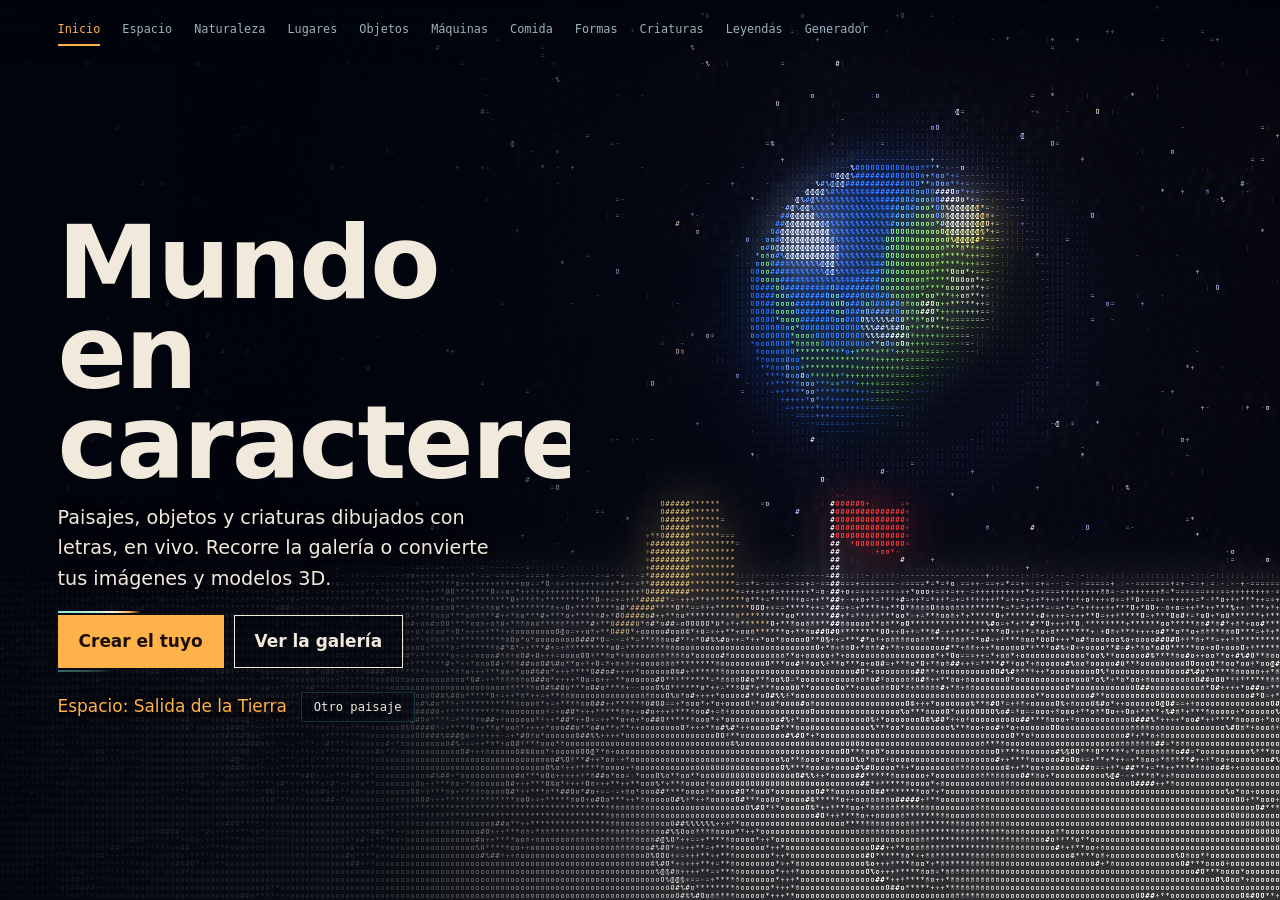
==== commit 8fcdf83e: "Agrega esqueleto de carga, carga en paralelo y flechas del menú Co-Authored-By: Claude Opus 5.5 <nor" ====
--- a/index.html
+++ b/index.html
@@ -5,13 +5,47 @@
 <title>Mundo en caracteres</title>
 <link rel="icon" href="icono.svg" type="image/svg+xml"><link rel="icon" href="icono-32.png" sizes="32x32" type="image/png"><link rel="apple-touch-icon" href="icono-180.png"><meta name="theme-color" content="#01040c">
 <meta name="description" content="Galería y generador de arte ASCII: paisajes, objetos y criaturas dibujados con letras en vivo, y una herramienta para convertir tus imágenes y modelos 3D.">
-<link rel="prefetch" href="generador.html"><link rel="preconnect" href="https://fonts.googleapis.com"><link rel="preconnect" href="https://fonts.gstatic.com" crossorigin>
-<link rel="stylesheet" href="https://fonts.googleapis.com/css2?family=Bricolage+Grotesque:wdth,wght@75..100,300..800&family=Martian+Mono:wght@300..600&display=swap">
-<link rel="stylesheet" href="style.css?v=57"><link rel="stylesheet" href="animaciones.css?v=3"></head>
+<link rel="preconnect" href="https://fonts.googleapis.com"><link rel="preconnect" href="https://fonts.gstatic.com" crossorigin>
+<link rel="preload" as="style" href="style.css?v=60"><link rel="preload" as="style" href="animaciones.css?v=5"><script defer src="catalogo.js?v=58"></script><script defer src="criaturas.js?v=58"></script><script defer src="fantasia.js?v=58"></script><script defer src="escenas.js?v=58"></script><script defer src="escenas2.js?v=58"></script><script defer src="escenas3.js?v=58"></script><script defer src="leyendas.js?v=58"></script><script defer src="gestos.js?v=58"></script><script defer src="paisajes.js?v=58"></script><script defer src="animaciones.js?v=8"></script><script defer src="main.js?v=60"></script>
+<style>html{background:#01040c}#esq{position:fixed;inset:0;z-index:40;background:#01040c;color:#9db3bb;font:500 14px/1.4 Consolas,"DejaVu Sans Mono",monospace;overflow:hidden;transition:opacity .18s}#esq>*{animation:eq-ve .25s .45s both}.lista #esq{opacity:0;pointer-events:none}
+#esq i{display:block;background:linear-gradient(100deg,#0c1d26 35%,#1d3d49 50%,#0c1d26 65%) 0 0/300% 100%;animation:eq-luz 1.5s linear infinite}
+#esq pre{margin:0;font:700 clamp(7px,var(--eq,1.05vw),15px)/1.12 Consolas,"DejaVu Sans Mono",monospace;color:#0000;background:linear-gradient(100deg,#17323d 38%,#ffb14a 50%,#17323d 62%) 0 0/300% 100%;-webkit-background-clip:text;background-clip:text;animation:eq-luz 2.2s linear infinite}
+#esq p{max-width:none;position:absolute;left:0;right:0;bottom:22px;margin:0;text-align:center;opacity:0;animation:eq-ve .4s 6s both}#esq p+p{bottom:44px;animation-delay:14s}#esq a{color:#ffb14a}
+@keyframes eq-ve{from{opacity:0;visibility:hidden}to{opacity:1;visibility:visible}}@keyframes eq-luz{from{background-position:130% 0}to{background-position:-30% 0}}
+@media(prefers-reduced-motion:reduce){#esq i,#esq pre{animation:none;background-position:50% 0}}
+@media(prefers-reduced-motion:no-preference){@view-transition{navigation:auto}}
+.eq-nav{position:absolute;top:18px;left:clamp(16px,4.5vw,88px);display:flex;gap:22px;white-space:nowrap}.eq-nav i{flex:none}
+.eq-txt{position:absolute;left:clamp(16px,4.5vw,88px);top:0;height:100%;width:clamp(220px,36vw,560px);display:flex;flex-direction:column;justify-content:center;gap:14px}.eq-txt div{display:flex;gap:10px;margin-top:8px}.eq-art{position:absolute;top:50%;left:70%;transform:translate(-50%,-50%)}
+@media(max-aspect-ratio:1/1){.eq-txt{width:calc(100% - 2*clamp(16px,4.5vw,88px));height:auto;top:auto;bottom:84px}.eq-art{left:50%;top:29%;--eq:2.5vw}}</style>
+</head>
 <body>
+<div id="esq" role="status" aria-label="Cargando la página"><div class="eq-nav"><i style="width:48px;height:14px"></i><i style="width:62px;height:14px"></i><i style="width:84px;height:14px"></i><i style="width:66px;height:14px"></i><i style="width:70px;height:14px"></i><i style="width:78px;height:14px"></i></div><div class="eq-txt"><i style="width:78%;height:clamp(38px,7vw,84px)"></i><i style="width:92%;height:clamp(38px,7vw,84px)"></i><i style="width:88%;height:16px;margin-top:8px"></i><i style="width:82%;height:16px"></i><i style="width:46%;height:16px"></i><div><i style="width:136px;height:46px"></i><i style="width:136px;height:46px"></i></div></div><div class="eq-art" aria-hidden="true"><pre>                    ***++
+             ######OOooo**+++==-
+          %%%@%%%%##OOooo***+++===-
+       %@@@@@@@@@%%###OOooo****+++==-:
+     #@@@@@@@@@@@@%%###OOOooooo***++=-:.
+    #%@@@@@@@@@@@%%%####OOOOOOOooo**+==:.
+   #%%@@@@@@@@@%%%######OOOOOOOOOoo**+=-:.
+  O#%%%%@%%%%%#####OOOOOOOOOOOOOooo**+=-:..
+ o##%%%%%%%%###OOOOOooooooOOooooo***+=--:...
+ ##%%%%%%%%###OOOoooooooooooooo**++==-::....
+ #%%%%%%%%####OOOOooooooooooo***++=--:......
+o##%%%%%%####OOOOOOOOOooooooo**++=--:........
+ OO#######OOOOOOOOOOOOOOOoooo**+==-:........
+ *oooOOOoooooooooooOOOOOOooo**++=--:........
+ =+***************oooooooo***++=--:.........
+  ==++++++++++++++*******+++==--::.........
+   --============+++++++===--::...........
+    :-------===========---::.............
+     .:::-----=======---::..............
+       ..:::----------::..............
+          ...::::-::::.............
+             ...................
+                    .....</pre></div><p>La conexión va lenta. Sigue cargando…</p><p>¿No avanza? <a href="">Volver a intentarlo</a></p></div>
+<link rel="stylesheet" href="style.css?v=60"><link rel="stylesheet" href="animaciones.css?v=5">
 <canvas id="mar" aria-hidden="true"></canvas>
 <div id="velo" aria-hidden="true"></div>
-<nav id="familias" aria-label="Grupos"></nav>
+<nav id="familias" aria-label="Grupos"></nav><button type="button" class="nflecha" id="nIzq" aria-label="Opciones anteriores" title="Opciones anteriores" hidden><svg viewBox="0 0 24 24" aria-hidden="true"><path d="m15 5-7 7 7 7"/></svg></button><button type="button" class="nflecha" id="nDer" aria-label="Más opciones" title="Más opciones" hidden><svg viewBox="0 0 24 24" aria-hidden="true"><path d="m9 5 7 7-7 7"/></svg></button>
 <main>
 <section id="inicio" class="portada activa"><div class="caja">
  <h1>Mundo en<br>caracteres</h1>
@@ -23,5 +57,4 @@
 </main>
 <div id="avance" aria-hidden="true"><i></i></div><div id="cuenta" aria-hidden="true"></div><div id="espera" role="status">Dibujando…</div>
 <template id="creditos"><details class="pie"><summary>Fuentes y créditos</summary><p>Animaciones de la interfaz adaptadas de <a href="https://reactbits.dev">React Bits</a>. <a href="https://en.wikipedia.org/wiki/Ouroboros">Uróboros</a>, <a href="https://en.wikipedia.org/wiki/Lernaean_Hydra">Hidra</a>, <a href="https://cts.perseids.org/read/greekLit/tlg0016/tlg001/perseus-eng2/2.73.1-2.73.3">Heródoto 2.73</a>, <a href="https://en.wikipedia.org/wiki/Kraken">Kraken</a>, <a href="https://encyclopedia.pub/entry/28705">Quetzalcóatl</a>, <a href="https://en.wikipedia.org/wiki/Aspidochelone">Aspidoquelonio</a>, <a href="https://www.jewishmuseum.cz/novinka/the-golem-of-prague-the-legend-of-rabbi-loew-s-creation">Gólem</a>, <a href="https://cob.silverchair.com/jeb/article/54/3/535/21635/Acoustic-Location-of-Prey-by-Barn-Owls-Tyto-Alba">Lechuza</a>, <a href="https://pmc.ncbi.nlm.nih.gov/articles/PMC1691047">Morfo</a>, <a href="https://phys.org/news/2010-04-cobras-hood-flares.html">Cobra</a>. Inspirado en un <a href="https://www.instagram.com/reel/DgG_1Etxyms/">reel de ethan</a> sobre arte ASCII en Python. Las obras de este sitio son originales.</p></details></template>
-<script src="catalogo.js?v=57"></script><script src="criaturas.js?v=57"></script><script src="fantasia.js?v=57"></script><script src="escenas.js?v=57"></script><script src="escenas2.js?v=57"></script><script src="escenas3.js?v=57"></script><script src="leyendas.js?v=57"></script><script src="gestos.js?v=57"></script><script src="paisajes.js?v=57"></script><script src="animaciones.js?v=3"></script><script src="main.js?v=57"></script>
 </body></html>
--- a/style.css
+++ b/style.css
@@ -35,7 +35,7 @@
 .agarrable{cursor:grab}.girando,.girando *{cursor:grabbing!important;user-select:none;-webkit-user-select:none}
 html,body{height:100%;overflow:hidden;overscroll-behavior:none;touch-action:pinch-zoom;-webkit-tap-highlight-color:transparent}
 .caja.desborda{touch-action:pan-y}
-#familias{touch-action:pan-x;overscroll-behavior:contain;-webkit-mask-image:linear-gradient(90deg,#000 calc(100% - 28px),#0000);mask-image:linear-gradient(90deg,#000 calc(100% - 28px),#0000)}
+#familias{touch-action:pan-x;overscroll-behavior:contain}
 #familias a{padding:8px 0}
 #avance{position:fixed;z-index:2;right:0;top:0;bottom:0;width:3px;background:#ffffff12;pointer-events:none}#avance i{display:block;height:100%;background:var(--ambar);transform-origin:top;transform:scaleY(0);transition:transform .3s ease-out}
 #cuenta{position:fixed;z-index:2;right:16px;bottom:14px;font:500 .72rem var(--mono);color:var(--bruma);pointer-events:none;font-variant-numeric:tabular-nums}
@@ -51,3 +51,7 @@
 .donde{display:flex;flex-wrap:wrap;align-items:center;gap:8px 14px;margin-top:10px}.donde button{font:500 .76rem var(--mono);color:var(--hueso);background:#01040c88;border:1px solid var(--borde);padding:7px 12px;cursor:pointer}.donde button:hover{border-color:var(--cian)}
 @media(max-aspect-ratio:1/1){#velo{background:linear-gradient(0deg,#01040cf5 0,#01040cd8 42%,#01040c00 72%)}}
 @media(pointer:coarse){.donde button{padding:11px 16px}}
+/* menú con flechas: el texto se desvanece bajo la flecha */
+#familias{--mi:0px;--md:0px;-webkit-mask-image:linear-gradient(90deg,#0000 0,#0000 calc(var(--mi)*.6),#000 var(--mi),#000 calc(100% - var(--md)),#0000 calc(100% - var(--md)*.6));mask-image:linear-gradient(90deg,#0000 0,#0000 calc(var(--mi)*.6),#000 var(--mi),#000 calc(100% - var(--md)),#0000 calc(100% - var(--md)*.6))}#familias.hay-izq{--mi:64px}#familias.hay-der{--md:64px}
+.nflecha{position:fixed;top:10px;z-index:4;width:38px;height:38px;display:grid;place-items:center;padding:0;border:0;background:none;color:var(--ambar);cursor:pointer}.nflecha[hidden]{display:none}.nflecha svg{width:20px;height:20px;fill:none;stroke:currentColor;stroke-width:2.6;stroke-linecap:round;stroke-linejoin:round;transition:translate .2s}.nflecha:hover{color:var(--hueso)}#nIzq{left:2px}#nDer{right:4px}#nDer:hover svg{translate:3px}#nIzq:hover svg{translate:-3px}
+@media(pointer:coarse){.nflecha{top:4px;width:46px;height:46px}}
--- a/animaciones.css
+++ b/animaciones.css
@@ -15,7 +15,7 @@
 #lista .ver{position:relative;overflow:hidden}#lista .ver::after{content:"";position:absolute;inset:0;opacity:0;transition:opacity .2s;background:radial-gradient(150px circle at var(--mx,50%) var(--my,50%),#ffffff3d,#0000 70%)}#lista .ver:hover::after{opacity:1}}
 @media(prefers-reduced-motion:reduce){.boton.lleno::before,#elegir::before,#dGuardar.lleno::before{animation:none;display:none}.boton,#elegir{transition:none}}
 /* paso fluido entre la galería y el generador */
-@media(prefers-reduced-motion:no-preference){@view-transition{navigation:auto}
+@media(prefers-reduced-motion:no-preference){
 ::view-transition-old(root){animation:an-sale .22s ease-in both}::view-transition-new(root){animation:an-llega .34s cubic-bezier(.22,1,.36,1) both}}
 @keyframes an-sale{to{opacity:0;transform:scale(.985)}}@keyframes an-llega{from{opacity:0;transform:translateY(14px)}}
 @media(pointer:coarse){.caja{filter:none!important}}
--- a/style.css
+++ b/style.css
@@ -35,7 +35,7 @@
 .agarrable{cursor:grab}.girando,.girando *{cursor:grabbing!important;user-select:none;-webkit-user-select:none}
 html,body{height:100%;overflow:hidden;overscroll-behavior:none;touch-action:pinch-zoom;-webkit-tap-highlight-color:transparent}
 .caja.desborda{touch-action:pan-y}
-#familias{touch-action:pan-x;overscroll-behavior:contain;-webkit-mask-image:linear-gradient(90deg,#000 calc(100% - 28px),#0000);mask-image:linear-gradient(90deg,#000 calc(100% - 28px),#0000)}
+#familias{touch-action:pan-x;overscroll-behavior:contain}
 #familias a{padding:8px 0}
 #avance{position:fixed;z-index:2;right:0;top:0;bottom:0;width:3px;background:#ffffff12;pointer-events:none}#avance i{display:block;height:100%;background:var(--ambar);transform-origin:top;transform:scaleY(0);transition:transform .3s ease-out}
 #cuenta{position:fixed;z-index:2;right:16px;bottom:14px;font:500 .72rem var(--mono);color:var(--bruma);pointer-events:none;font-variant-numeric:tabular-nums}
@@ -51,3 +51,7 @@
 .donde{display:flex;flex-wrap:wrap;align-items:center;gap:8px 14px;margin-top:10px}.donde button{font:500 .76rem var(--mono);color:var(--hueso);background:#01040c88;border:1px solid var(--borde);padding:7px 12px;cursor:pointer}.donde button:hover{border-color:var(--cian)}
 @media(max-aspect-ratio:1/1){#velo{background:linear-gradient(0deg,#01040cf5 0,#01040cd8 42%,#01040c00 72%)}}
 @media(pointer:coarse){.donde button{padding:11px 16px}}
+/* menú con flechas: el texto se desvanece bajo la flecha */
+#familias{--mi:0px;--md:0px;-webkit-mask-image:linear-gradient(90deg,#0000 0,#0000 calc(var(--mi)*.6),#000 var(--mi),#000 calc(100% - var(--md)),#0000 calc(100% - var(--md)*.6));mask-image:linear-gradient(90deg,#0000 0,#0000 calc(var(--mi)*.6),#000 var(--mi),#000 calc(100% - var(--md)),#0000 calc(100% - var(--md)*.6))}#familias.hay-izq{--mi:64px}#familias.hay-der{--md:64px}
+.nflecha{position:fixed;top:10px;z-index:4;width:38px;height:38px;display:grid;place-items:center;padding:0;border:0;background:none;color:var(--ambar);cursor:pointer}.nflecha[hidden]{display:none}.nflecha svg{width:20px;height:20px;fill:none;stroke:currentColor;stroke-width:2.6;stroke-linecap:round;stroke-linejoin:round;transition:translate .2s}.nflecha:hover{color:var(--hueso)}#nIzq{left:2px}#nDer{right:4px}#nDer:hover svg{translate:3px}#nIzq:hover svg{translate:-3px}
+@media(pointer:coarse){.nflecha{top:4px;width:46px;height:46px}}
--- a/animaciones.css
+++ b/animaciones.css
@@ -15,7 +15,7 @@
 #lista .ver{position:relative;overflow:hidden}#lista .ver::after{content:"";position:absolute;inset:0;opacity:0;transition:opacity .2s;background:radial-gradient(150px circle at var(--mx,50%) var(--my,50%),#ffffff3d,#0000 70%)}#lista .ver:hover::after{opacity:1}}
 @media(prefers-reduced-motion:reduce){.boton.lleno::before,#elegir::before,#dGuardar.lleno::before{animation:none;display:none}.boton,#elegir{transition:none}}
 /* paso fluido entre la galería y el generador */
-@media(prefers-reduced-motion:no-preference){@view-transition{navigation:auto}
+@media(prefers-reduced-motion:no-preference){
 ::view-transition-old(root){animation:an-sale .22s ease-in both}::view-transition-new(root){animation:an-llega .34s cubic-bezier(.22,1,.36,1) both}}
 @keyframes an-sale{to{opacity:0;transform:scale(.985)}}@keyframes an-llega{from{opacity:0;transform:translateY(14px)}}
 @media(pointer:coarse){.caja{filter:none!important}}
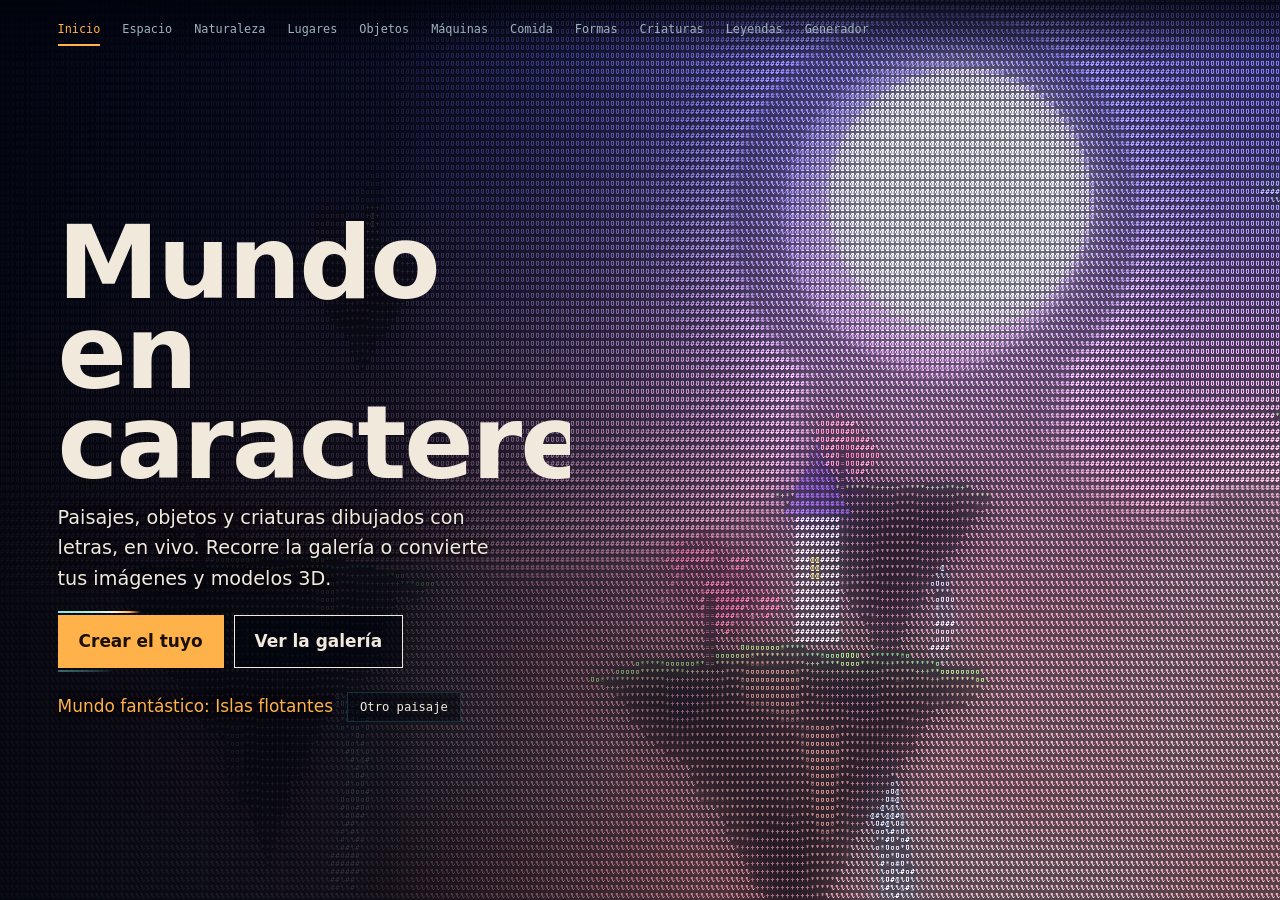
==== commit aa729309: "Quita las extensiones de las direcciones Co-Authored-By: Claude Opus 5.5 <noreply@anthropic.com>" ====
--- a/index.html
+++ b/index.html
@@ -6,7 +6,7 @@
 <link rel="icon" href="icono.svg" type="image/svg+xml"><link rel="icon" href="icono-32.png" sizes="32x32" type="image/png"><link rel="apple-touch-icon" href="icono-180.png"><meta name="theme-color" content="#01040c">
 <meta name="description" content="Galería y generador de arte ASCII: paisajes, objetos y criaturas dibujados con letras en vivo, y una herramienta para convertir tus imágenes y modelos 3D.">
 <link rel="preconnect" href="https://fonts.googleapis.com"><link rel="preconnect" href="https://fonts.gstatic.com" crossorigin>
-<link rel="preload" as="style" href="style.css?v=60"><link rel="preload" as="style" href="animaciones.css?v=5"><script defer src="catalogo.js?v=58"></script><script defer src="criaturas.js?v=58"></script><script defer src="fantasia.js?v=58"></script><script defer src="escenas.js?v=58"></script><script defer src="escenas2.js?v=58"></script><script defer src="escenas3.js?v=58"></script><script defer src="leyendas.js?v=58"></script><script defer src="gestos.js?v=58"></script><script defer src="paisajes.js?v=58"></script><script defer src="animaciones.js?v=8"></script><script defer src="main.js?v=60"></script>
+<link rel="preload" as="style" href="style.css?v=60"><link rel="preload" as="style" href="animaciones.css?v=5"><script defer src="catalogo.js?v=58"></script><script defer src="criaturas.js?v=58"></script><script defer src="fantasia.js?v=58"></script><script defer src="escenas.js?v=58"></script><script defer src="escenas2.js?v=58"></script><script defer src="escenas3.js?v=58"></script><script defer src="leyendas.js?v=58"></script><script defer src="gestos.js?v=58"></script><script defer src="paisajes.js?v=58"></script><script defer src="animaciones.js?v=9"></script><script defer src="main.js?v=61"></script>
 <style>html{background:#01040c}#esq{position:fixed;inset:0;z-index:40;background:#01040c;color:#9db3bb;font:500 14px/1.4 Consolas,"DejaVu Sans Mono",monospace;overflow:hidden;transition:opacity .18s}#esq>*{animation:eq-ve .25s .45s both}.lista #esq{opacity:0;pointer-events:none}
 #esq i{display:block;background:linear-gradient(100deg,#0c1d26 35%,#1d3d49 50%,#0c1d26 65%) 0 0/300% 100%;animation:eq-luz 1.5s linear infinite}
 #esq pre{margin:0;font:700 clamp(7px,var(--eq,1.05vw),15px)/1.12 Consolas,"DejaVu Sans Mono",monospace;color:#0000;background:linear-gradient(100deg,#17323d 38%,#ffb14a 50%,#17323d 62%) 0 0/300% 100%;-webkit-background-clip:text;background-clip:text;animation:eq-luz 2.2s linear infinite}
@@ -50,7 +50,7 @@
 <section id="inicio" class="portada activa"><div class="caja">
  <h1>Mundo en<br>caracteres</h1>
  <p class="guia">Paisajes, objetos y criaturas dibujados con letras, en vivo. Recorre la galería o convierte tus imágenes y modelos 3D.</p>
- <p class="botones"><a class="boton lleno" href="generador.html">Crear el tuyo</a><a class="boton" href="#indice">Ver la galería</a></p>
+ <p class="botones"><a class="boton lleno" href="generador">Crear el tuyo</a><a class="boton" href="#indice">Ver la galería</a></p>
  <p class="lat donde"><span id="enportada"></span><button type="button" id="otro">Otro paisaje</button></p>
 </div></section>
 <section id="indice" class="indice"><div class="caja"></div></section>
